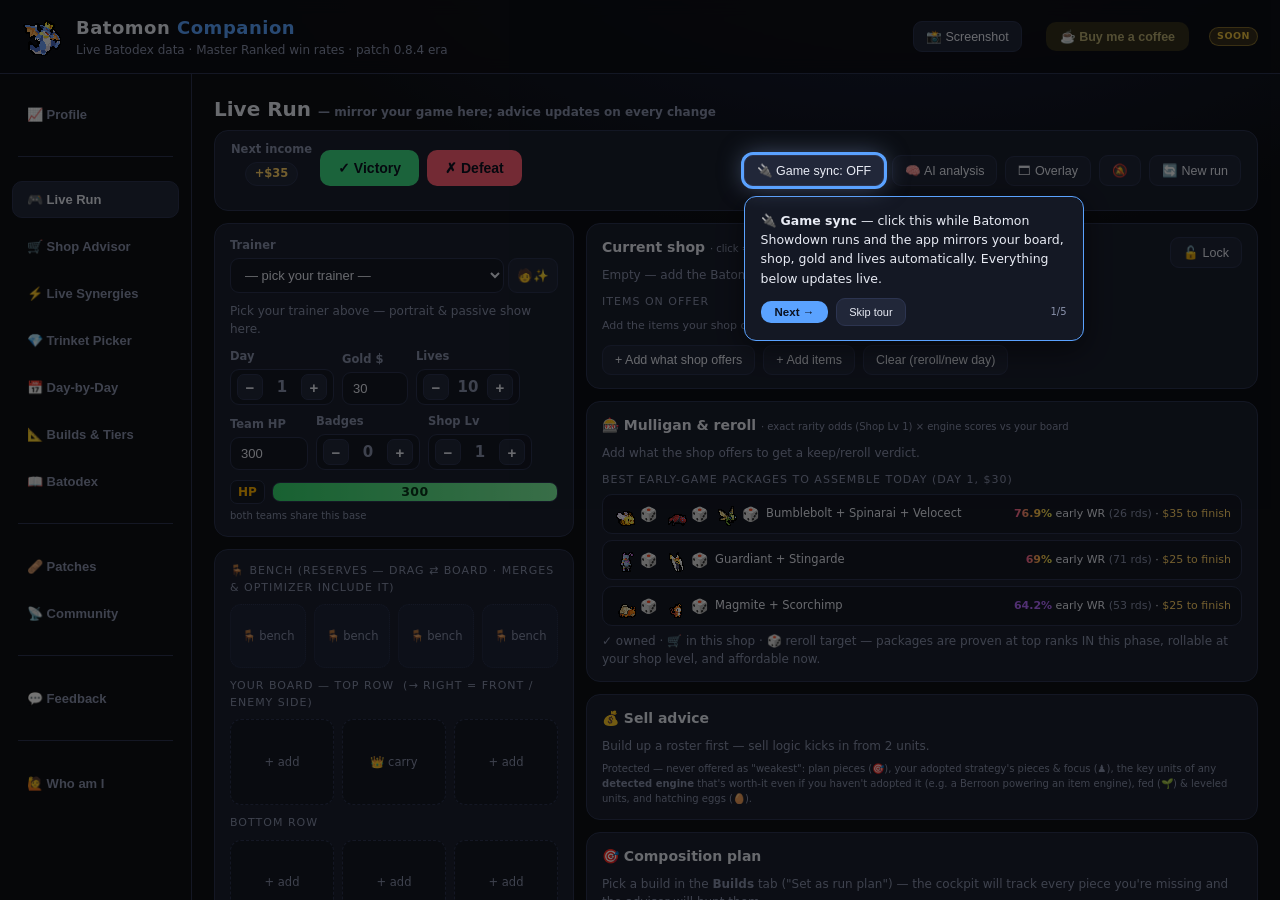
==== index.html @ ec191937 "Batomon Companion v2.0.0 Companion app for Batomon Showdown: live-synced battle simulation, shop/pos" ====
<!doctype html>
<html lang="en">
<head>
<meta charset="utf-8">
<meta name="viewport" content="width=device-width, initial-scale=1">
<title>Batomon Companion — Shop Advisor & Meta</title>
<link rel="stylesheet" href="styles.css">
<link rel="icon" href="sprites/monster/bumblebolt.png">
</head>
<body>
<header>
  <img src="sprites/monster/dragonarch.png" class="sprite" width="40" height="40" alt="">
  <div>
    <h1>Batomon <span>Companion</span></h1>
    <div class="sub">Live Batodex data · Master Ranked win rates · patch 0.8.4 era</div>
  </div>
  <button id="shot-btn" class="ghost" style="margin-left:auto" title="Screenshot this view → PNG in your Downloads. First click asks to share a tab — pick THIS tab; after that it's one click per shot, on any page.">📸 Screenshot</button>
  <button id="coffee-btn" class="coffee-btn" title="Support the project — it means the world">☕ Buy me a coffee</button>
  <span id="coffee-soon" class="soon-badge" style="display:none">soon</span>
</header>
<div id="layout">
<nav id="nav">
  <button data-tab="profile">📈 Profile</button>
  <div class="nav-gap"></div>
  <button data-tab="live" class="active">🎮 Live Run</button>
  <button data-tab="advisor">🛒 Shop Advisor</button>
  <button data-tab="synergy">⚡ Live Synergies</button>
  <button data-tab="trinkets">💎 Trinket Picker</button>
  <button data-tab="days">📅 Day-by-Day</button>
  <button data-tab="builds">📐 Builds &amp; Tiers</button>
  <button data-tab="dex">📖 Batodex</button>
  <div class="nav-gap"></div>
  <button data-tab="news">🩹 Patches</button>
  <button data-tab="community">📡 Community</button>
  <div class="nav-gap"></div>
  <button data-tab="feedback">💬 Feedback</button>
  <div class="nav-gap"></div>
  <button data-tab="who">🙋 Who am I</button>
</nav>
<main>
  <section id="tab-live" class="tab active"></section>
  <section id="tab-profile" class="tab"></section>
  <section id="tab-advisor" class="tab"></section>
  <section id="tab-synergy" class="tab"></section>
  <section id="tab-trinkets" class="tab"></section>
  <section id="tab-news" class="tab"></section>
  <section id="tab-days" class="tab"></section>
  <section id="tab-builds" class="tab"></section>
  <section id="tab-dex" class="tab"></section>
  <section id="tab-community" class="tab"></section>
  <section id="tab-who" class="tab"></section>
  <section id="tab-feedback" class="tab"></section>
  <footer id="foot"></footer>
</main>
</div>
<div class="modal-bg" id="modal-bg"><div class="modal" id="modal"></div></div>
<script src="data.js"></script>
<script src="guide.js"></script>
<script src="engine.js"></script>
<script src="exemplars.js"></script>
<script src="community.js"></script>
<script src="app.js"></script>
</body>
</html>
---- styles.css ----
:root {
  --bg: #0d0f14;
  --bg2: #141824;
  --card: #1a1f2e;
  --card2: #212739;
  --border: #2c3450;
  --text: #e8ebf4;
  --muted: #8b93ad;
  --accent: #5aa2ff;
  --gold: #ffd166;
  --green: #3ddc84;
  --red: #ff5d73;
  --shiny: #ffdf6b;
  --s: #ff7c5c; --a: #ffd166; --b: #5aa2ff; --c: #8b93ad; --d: #565d75;
}
* { box-sizing: border-box; margin: 0; padding: 0; }
body {
  background: radial-gradient(1200px 600px at 70% -10%, #1a2340 0%, var(--bg) 55%);
  color: var(--text);
  font: 14px/1.5 "Segoe UI", system-ui, sans-serif;
  min-height: 100vh;
}
img.sprite { image-rendering: pixelated; }
header {
  display: flex; align-items: center; gap: 14px;
  padding: 14px 22px; border-bottom: 1px solid var(--border);
  background: rgba(13,15,20,.85); backdrop-filter: blur(8px);
  position: sticky; top: 0; z-index: 50;
}
header h1 { font-size: 18px; letter-spacing: .5px; }
header h1 span { color: var(--accent); }
header .sub { color: var(--muted); font-size: 12px; }
nav { display: flex; gap: 6px; margin-left: auto; flex-wrap: wrap; }
nav button {
  background: transparent; color: var(--muted); border: 1px solid transparent;
  padding: 8px 14px; border-radius: 9px; cursor: pointer; font-size: 13px; font-weight: 600;
}
nav button:hover { color: var(--text); background: var(--card); }
nav button.active { color: var(--text); background: var(--card2); border-color: var(--border); }
main { max-width: 1280px; margin: 0 auto; padding: 20px 22px 80px; }
/* Live Run cockpit spreads to the full screen — 3 columns, first-screen digestible */
main:has(> #tab-live.active) { max-width: 1900px; }
/* NOTE: the old body{zoom} large-display scaling is GONE — zoom breaks
   position math (vh boxes, sticky, rects) and made the fixed sidebar frame
   impossible. Big screens get the full-width cockpit instead. */
@media (min-width: 1600px) {
  main:has(> #tab-live.active) { max-width: calc(100vw - 36px); }
}
.tab { display: none; }
.tab.active { display: block; }
h2 { font-size: 20px; margin: 4px 0 4px; }
h3 { font-size: 15px; margin-bottom: 8px; }
.note { color: var(--muted); font-size: 12px; margin-bottom: 16px; max-width: 900px; }
.row { display: flex; gap: 16px; flex-wrap: wrap; }
.card {
  background: var(--card); border: 1px solid var(--border); border-radius: 14px; padding: 16px;
  overflow-x: auto; /* mobile table guard */
}
.pill {
  display: inline-flex; align-items: center; gap: 5px;
  background: var(--card2); border: 1px solid var(--border);
  border-radius: 999px; padding: 2px 9px; font-size: 11.5px; color: var(--muted);
}
.pill.type { color: #fff; border: none; font-weight: 600; }
.pill.shiny { color: #201a00; background: var(--shiny); font-weight: 700; border: none; }

/* ---------- controls ---------- */
select, input[type=number], input[type=text] {
  background: var(--bg2); color: var(--text); border: 1px solid var(--border);
  border-radius: 9px; padding: 8px 10px; font-size: 13px; outline: none;
}
select:focus, input:focus { border-color: var(--accent); }
label.ctl { display: flex; flex-direction: column; gap: 4px; font-size: 11.5px; color: var(--muted); font-weight: 600; }
button.primary {
  background: var(--accent); color: #0b1220; font-weight: 700; border: none;
  padding: 10px 18px; border-radius: 10px; cursor: pointer; font-size: 14px;
}
button.primary:hover { filter: brightness(1.1); }
button.ghost {
  background: var(--card2); color: var(--text); border: 1px solid var(--border);
  padding: 7px 12px; border-radius: 9px; cursor: pointer; font-size: 12.5px;
}
button.ghost:hover { border-color: var(--accent); }

/* ---------- advisor ---------- */
.advisor-grid { display: grid; grid-template-columns: 330px minmax(0, 1fr); gap: 18px; align-items: start; }
.advisor-grid > * { min-width: 0; } /* stop min-content from blowing past the viewport */
@media (max-width: 980px) { .advisor-grid { grid-template-columns: minmax(0, 1fr); } }
.slotgrid { display: grid; grid-template-columns: repeat(3, minmax(0, 1fr)); gap: 8px; margin-top: 8px; }
.slot { overflow: hidden; }
.slot {
  border: 1.5px dashed var(--border); border-radius: 11px; min-height: 86px;
  display: flex; flex-direction: column; align-items: center; justify-content: center;
  cursor: pointer; position: relative; padding: 5px; background: var(--bg2);
}
.slot:hover { border-color: var(--accent); }
.slot img { width: 50px; height: 50px; }
.slot .lvl {
  position: absolute; top: 4px; right: 6px; font-size: 11px; font-weight: 800; color: var(--gold);
}
.slot .shinymark { position: absolute; top: 4px; left: 6px; font-size: 12px; }
.slot .mc-badge {
  position: absolute; bottom: 4px; left: 5px; z-index: 2;
  font-size: 10px; font-weight: 800; color: #fff; letter-spacing: .2px;
  background: var(--accent); border-radius: 6px; padding: 0 5px; line-height: 1.55;
  box-shadow: 0 1px 3px rgba(0,0,0,.4); pointer-events: none;
}
.slotgrid.bench .slot .mc-badge { font-size: 9px; padding: 0 4px; bottom: 3px; left: 3px; }
.slot .nm { font-size: 11px; color: var(--muted); max-width: 104px; text-align: center; }
.slot .egg-hatch { margin-top: 2px; font-size: 9px; font-weight: 700; color: #e9c46a; background: rgba(233,196,106,.13); border: 1px solid rgba(233,196,106,.4); border-radius: 5px; padding: 1px 4px; line-height: 1.3; text-align: center; max-width: 108px; overflow: hidden; text-overflow: ellipsis; white-space: nowrap; }
.slot.empty .nm { font-size: 11.5px; }
.rowlabel { font-size: 11px; color: var(--muted); text-transform: uppercase; letter-spacing: 1px; margin-top: 10px; }

.offers { display: flex; gap: 8px; flex-wrap: wrap; margin-top: 8px; }
.offer-chip {
  display: flex; align-items: center; gap: 8px; background: var(--card2);
  border: 1px solid var(--border); border-radius: 10px; padding: 6px 10px;
}
.offer-chip img { width: 34px; height: 34px; }
.offer-chip .x { cursor: pointer; color: var(--red); font-weight: 800; margin-left: 4px; }
.offer-chip.shiny { border-color: var(--shiny); box-shadow: 0 0 12px rgba(255,223,107,.15); }

.result-card {
  display: grid; grid-template-columns: 86px 1fr 130px; gap: 14px; align-items: center;
  background: var(--card); border: 1px solid var(--border); border-radius: 14px;
  padding: 14px 16px; margin-bottom: 10px;
}
.result-card.top { border-color: var(--green); box-shadow: 0 0 24px rgba(61,220,132,.09); }
.result-card img { width: 72px; height: 72px; }
.result-card .name { font-weight: 700; font-size: 15px; }
.result-card .chips { display: flex; flex-wrap: wrap; gap: 5px; margin-top: 7px; }
.chip {
  font-size: 11px; background: var(--bg2); border: 1px solid var(--border);
  padding: 2px 8px; border-radius: 999px; color: var(--muted);
}
.chip.good { color: var(--green); border-color: rgba(61,220,132,.4); }
.chip.warn { color: var(--red); border-color: rgba(255,93,115,.4); }
.chip.shiny { color: var(--shiny); border-color: rgba(255,223,107,.5); }
.pct { text-align: right; }
.pct .big { font-size: 30px; font-weight: 800; }
.pct .vs { font-size: 11px; color: var(--muted); }
.pct.p90 .big { color: var(--green); }
.pct.p70 .big { color: var(--gold); }
.pct.p0 .big { color: var(--muted); }
.rank-badge {
  font-size: 10px; font-weight: 800; letter-spacing: 1px; color: var(--bg);
  background: var(--green); border-radius: 6px; padding: 2px 7px; display: inline-block; margin-bottom: 5px;
}
.reroll-note { margin: 10px 0 18px; padding: 10px 14px; border-radius: 10px; background: var(--card2); border: 1px solid var(--border); font-size: 13px; }

/* ---------- picker modal ---------- */
.modal-bg {
  position: fixed; inset: 0; background: rgba(5,7,12,.75); z-index: 100;
  display: none; align-items: flex-start; justify-content: center; padding: 60px 16px;
}
.modal-bg.open { display: flex; }
.modal {
  background: var(--card); border: 1px solid var(--border); border-radius: 16px;
  width: min(880px, 100%); max-height: 78vh; overflow-y: auto; padding: 18px;
}
.mon-grid { display: grid; grid-template-columns: repeat(auto-fill, minmax(102px, 1fr)); gap: 8px; margin-top: 12px; }
.mon-cell {
  background: var(--bg2); border: 1px solid var(--border); border-radius: 11px;
  padding: 8px 5px; text-align: center; cursor: pointer;
}
.mon-cell:hover { border-color: var(--accent); transform: translateY(-1px); }
.mon-cell.rec-best { border-color: var(--green); box-shadow: 0 0 0 1px var(--green), 0 0 14px rgba(61,220,132,.25); background: linear-gradient(180deg, rgba(61,220,132,.1), var(--bg2)); }
.mon-cell img { width: 52px; height: 52px; }
.mon-cell .nm { font-size: 10.5px; margin-top: 2px; }
.mon-cell .tier { font-size: 9.5px; font-weight: 700; }

/* ---------- days ---------- */
.day-nav { display: flex; gap: 6px; flex-wrap: wrap; margin-bottom: 16px; }
.day-nav button {
  width: 42px; height: 42px; border-radius: 10px; border: 1px solid var(--border);
  background: var(--card); color: var(--text); font-weight: 800; cursor: pointer; font-size: 14px;
}
.day-nav button.active { background: var(--accent); color: #0b1220; border-color: var(--accent); }
.day-card h3 { font-size: 17px; }
.day-card .daynum { color: var(--accent); font-weight: 800; }
.day-card ul { margin: 10px 0 0 18px; display: flex; flex-direction: column; gap: 7px; }
.day-block { margin-top: 14px; padding: 11px 14px; border-radius: 10px; background: var(--bg2); border: 1px solid var(--border); font-size: 13px; }
.day-block b { color: var(--accent); }
.day-block.warn b { color: var(--red); }

/* ---------- tier lists ---------- */
.tier-controls { display: flex; gap: 8px; margin-bottom: 14px; flex-wrap: wrap; }
.band-row { display: flex; gap: 10px; margin-bottom: 12px; align-items: flex-start; }
.band-tag {
  min-width: 44px; height: 44px; border-radius: 10px; display: flex; align-items: center; justify-content: center;
  font-size: 20px; font-weight: 900; color: #0b1220; flex-shrink: 0;
}
.band-S { background: var(--s); } .band-A { background: var(--a); }
.band-B { background: var(--b); } .band-C { background: var(--c); } .band-D { background: var(--d); }
.band-items { display: flex; flex-wrap: wrap; gap: 7px; flex: 1; }
.tier-item {
  display: flex; align-items: center; gap: 7px; background: var(--card);
  border: 1px solid var(--border); border-radius: 10px; padding: 5px 10px 5px 6px; cursor: pointer;
}
.tier-item:hover { border-color: var(--accent); }
.tier-item img { width: 34px; height: 34px; }
.tier-item .wr { font-size: 11px; color: var(--green); font-weight: 700; }
.tier-item .pr { font-size: 10px; color: var(--muted); }

table.stats { width: 100%; border-collapse: collapse; font-size: 13px; }
table.stats th, table.stats td { padding: 7px 10px; text-align: left; border-bottom: 1px solid var(--border); }
table.stats th { color: var(--muted); font-size: 11px; text-transform: uppercase; letter-spacing: .8px; }
table.stats tr:hover td { background: var(--bg2); }
.bar { height: 7px; border-radius: 4px; background: var(--card2); overflow: hidden; min-width: 90px; }
.bar i { display: block; height: 100%; background: linear-gradient(90deg, var(--accent), var(--green)); }

/* ---------- builds ---------- */
.build-grid { display: grid; grid-template-columns: repeat(auto-fill, minmax(340px, 1fr)); gap: 14px; }
.build-card { cursor: pointer; transition: border-color .15s; }
.build-card:hover { border-color: var(--accent); }
.build-head { display: flex; align-items: center; gap: 12px; }
.build-head img { width: 52px; height: 52px; }
.build-detail .cores { display: flex; flex-wrap: wrap; gap: 8px; margin: 8px 0; }
.coremon { text-align: center; width: 74px; }
.coremon img { width: 48px; height: 48px; }
.coremon div { font-size: 10px; color: var(--muted); }
.lineup-grid { display: grid; grid-template-columns: repeat(3, 84px); gap: 8px; margin: 10px 0; }
.lineup-cell { background: var(--bg2); border: 1px solid var(--border); border-radius: 10px; padding: 6px; text-align: center; }
.lineup-cell img { width: 44px; height: 44px; }
.lineup-cell div { font-size: 9.5px; color: var(--muted); }

/* ---------- dex ---------- */
.dex-controls { display: flex; gap: 10px; flex-wrap: wrap; margin-bottom: 14px; align-items: center; }
.dex-grid { display: grid; grid-template-columns: repeat(auto-fill, minmax(150px, 1fr)); gap: 10px; }
.dex-card {
  background: var(--card); border: 1px solid var(--border); border-radius: 13px;
  padding: 12px 8px; text-align: center; cursor: pointer;
}
.dex-card:hover { border-color: var(--accent); transform: translateY(-2px); transition: all .12s; }
.dex-card img { width: 68px; height: 68px; }
.dex-card .nm { font-weight: 700; font-size: 13px; margin-top: 4px; }
.dex-card .meta { font-size: 10.5px; color: var(--muted); }
/* wide dex cards: items/trinkets/trainers/events reference views */
.dex-grid.wide { grid-template-columns: repeat(auto-fill, minmax(360px, 1fr)); }
.dex-card.wide { text-align: left; cursor: default; }
.dex-card.wide:hover { transform: none; }
.dex-card.wide img.sprite { width: 40px; height: 40px; }
.dex-card.wide .nm { margin-top: 0; }
/* 🃏 unified batodex-style detail card (monsters / items / trinkets) */
.bx-card { width: 300px; max-width: 92vw; background: var(--bg); border: 1px solid var(--border);
  border-top: 3px solid var(--muted); border-radius: 12px; overflow: hidden; text-align: left; }
.bx-card.in-grid { cursor: pointer; transition: transform .12s, box-shadow .12s, border-color .12s; }
.bx-card.in-grid:hover { transform: translateY(-2px); box-shadow: 0 10px 26px rgba(0,0,0,.45); }
#hovercard .bx-card { box-shadow: 0 12px 36px rgba(0,0,0,.6); }
.bx-head { display: flex; align-items: center; justify-content: space-between; gap: 10px;
  padding: 8px 13px; border-bottom: 1px solid var(--border); }
.bx-name { font-size: 12.5px; font-weight: 800; letter-spacing: .8px; text-transform: uppercase; }
.bx-rarity { font-size: 10.5px; font-weight: 800; letter-spacing: .6px; text-transform: uppercase; white-space: nowrap; }
.bx-body { display: flex; align-items: center; gap: 12px; padding: 13px; }
.bx-sprite { width: 72px; height: 72px; flex: none; display: grid; place-items: center;
  background: radial-gradient(120% 120% at 50% 25%, #171a26, #0a0b10); border: 1px solid var(--border); border-radius: 10px; }
.bx-sprite img { width: 56px; height: 56px; image-rendering: pixelated; }
.bx-badges { display: flex; flex-wrap: wrap; gap: 6px; align-items: center; min-width: 0; }
.bx-type { font-size: 9.5px; font-weight: 800; letter-spacing: .8px; padding: 4px 11px;
  border-radius: 6px; text-transform: uppercase; white-space: nowrap; }
.bx-type.item { background: rgba(61,220,132,.20); color: #7fe6ad; border: 1px solid rgba(61,220,132,.5); }
.bx-type.trinket { background: rgba(198,123,255,.20); color: #d7b0ff; border: 1px solid rgba(198,123,255,.5); }
.bx-type.mon { color: #0b0b10; border: none; }
.bx-effect { padding: 0 13px 12px; font-size: 12.5px; line-height: 1.5; color: var(--text); }
.bx-foot { display: flex; align-items: center; justify-content: space-between;
  padding: 8px 13px; border-top: 1px solid var(--border); background: rgba(255,255,255,.02); }
.bx-foot-l { font-size: 10px; font-weight: 700; letter-spacing: .6px; text-transform: uppercase; color: var(--muted); }
.bx-foot-r { font-size: 12.5px; font-weight: 800; }
.bx-grid { display: grid; grid-template-columns: repeat(auto-fill, minmax(300px, 1fr)); gap: 12px; }
/* 🔬 Simulate buy preview */
.sim-btn { margin-left: 4px; background: rgba(90,162,255,.12); border: 1px solid var(--accent); color: var(--accent); border-radius: 7px; padding: 1px 8px; font-size: 10px; font-weight: 700; cursor: pointer; }
.sim-btn:hover { background: var(--accent); color: #0c0f16; }
.sim-mini { display: flex; flex-direction: column; gap: 4px; }
.sim-row { display: flex; gap: 4px; }
.sim-cell { width: 40px; height: 40px; border: 1px solid var(--border); border-radius: 8px; background: var(--bg2); display: flex; flex-direction: column; align-items: center; justify-content: center; position: relative; }
.sim-cell.hl { border-color: var(--accent); box-shadow: 0 0 0 1.5px var(--accent), 0 0 8px rgba(90,162,255,.5); }
.sim-cell .sim-lv { position: absolute; top: -1px; right: 1px; font-size: 8px; font-weight: 800; color: var(--gold); }
.sim-stat { background: var(--bg2); border: 1px solid var(--border); border-radius: 10px; padding: 8px 16px; text-align: center; min-width: 120px; }
.sim-stat-n { font-size: 18px; font-weight: 800; }
.sim-stat-l { font-size: 10px; color: var(--muted); margin-top: 2px; }
.detail-grid { display: grid; grid-template-columns: 220px 1fr; gap: 18px; }
@media (max-width: 760px) { .detail-grid { grid-template-columns: 1fr; } }
.detail-grid .portrait { text-align: center; }
.detail-grid .portrait img { width: 140px; height: 140px; }
.lvl-table { width: 100%; border-collapse: collapse; font-size: 13px; margin-top: 8px; }
.lvl-table th, .lvl-table td { border: 1px solid var(--border); padding: 6px 9px; text-align: center; }
.lvl-table th { background: var(--bg2); color: var(--muted); font-size: 11px; }
.ability-box { margin-top: 12px; padding: 10px 13px; background: var(--bg2); border: 1px solid var(--border); border-radius: 10px; font-size: 13px; white-space: pre-line; }
.ability-box b { color: var(--gold); }

.mech-grid { display: grid; grid-template-columns: repeat(auto-fill, minmax(300px, 1fr)); gap: 10px; }
.mech-card { background: var(--card); border: 1px solid var(--border); border-radius: 12px; padding: 12px 14px; font-size: 12.5px; }
.mech-card b { color: var(--accent); display: block; margin-bottom: 3px; }

/* ---------- WR rarity ladder (loot-color coding) ----------
   <50 red · 50-55 green · 55-60 blue · 60-65 purple · 65+ animated rainbow */
.wr-low   { color: #ff4d5e; font-weight: 700; }
.wr-ok    { color: #3ddc84; font-weight: 700; }
.wr-good  { color: #4da3ff; font-weight: 700; }
.wr-great { color: #b56bff; font-weight: 700; }
.wr-elite {
  font-weight: 800;
  background: linear-gradient(90deg, #ff5ea0, #ffb347, #fff95b, #3ddc84, #4da3ff, #b56bff, #ff5ea0);
  background-size: 300% 100%;
  -webkit-background-clip: text; background-clip: text;
  -webkit-text-fill-color: transparent; color: transparent;
  animation: wr-rainbow 4s linear infinite;
}
@keyframes wr-rainbow { 0% { background-position: 0% 50%; } 100% { background-position: 300% 50%; } }
@media (prefers-reduced-motion: reduce) {
  .wr-elite, .bar i.bf-elite { animation: none; }
}
.bar i.bf-low   { background: #ff4d5e; }
.bar i.bf-ok    { background: #3ddc84; }
.bar i.bf-good  { background: #4da3ff; }
.bar i.bf-great { background: #b56bff; }
.bar i.bf-elite {
  background: linear-gradient(90deg, #ff5ea0, #ffb347, #fff95b, #3ddc84, #4da3ff, #b56bff);
  background-size: 200% 100%;
  animation: wr-rainbow 3s linear infinite;
}
.wr-legend { display: inline-flex; gap: 10px; flex-wrap: wrap; font-size: 11px; align-items: center; }

/* ---------- last-life / second-chance drama ---------- */
.stepper.lives-critical {
  border-color: var(--red);
  box-shadow: 0 0 14px rgba(255, 77, 94, .35), inset 0 0 8px rgba(255, 77, 94, .12);
  animation: lives-tremble .9s ease-in-out infinite;
}
.stepper.lives-critical b {
  color: var(--red);
  animation: heartbeat 1.1s ease-in-out infinite;
  text-shadow: 0 0 8px rgba(255, 77, 94, .8);
}
.lives-badge {
  display: block; margin-top: 3px; font-size: 9px; font-weight: 800; letter-spacing: .5px;
  color: var(--red); animation: heartbeat 1.1s ease-in-out infinite;
  white-space: nowrap;
}
@keyframes heartbeat {
  0%, 100% { transform: scale(1); }
  12% { transform: scale(1.22); }
  24% { transform: scale(1); }
  36% { transform: scale(1.14); }
  48% { transform: scale(1); }
}
@keyframes lives-tremble {
  0%, 100% { transform: translateX(0); }
  20% { transform: translateX(-1.4px) rotate(-.4deg); }
  40% { transform: translateX(1.2px) rotate(.3deg); }
  60% { transform: translateX(-1px); }
  80% { transform: translateX(1.4px) rotate(.4deg); }
}
@media (prefers-reduced-motion: reduce) {
  .stepper.lives-critical, .stepper.lives-critical b, .lives-badge { animation: none; }
}

/* ---------- real positioning heatmaps (synergies tab) ---------- */
.pos-list { display: flex; flex-direction: column; gap: 8px; }
.pos-row {
  display: flex; align-items: center; gap: 14px; flex-wrap: wrap;
  background: var(--bg2); border: 1px solid var(--border); border-radius: 11px; padding: 8px 12px;
}
.pos-grid { display: grid; grid-template-columns: repeat(3, 44px); grid-template-rows: repeat(2, 34px); gap: 3px; }
.pos-cell {
  display: flex; flex-direction: column; align-items: center; justify-content: center;
  border-radius: 6px; font-size: 10px; line-height: 1.1; cursor: help; color: #eaf2ff;
}
.pos-cell.pos-best { outline: 2px solid var(--gold); }
.pos-cell.pos-best::after { content: "⭐"; position: absolute; font-size: 8px; transform: translate(16px, -12px); }
.pos-cell { position: relative; }

/* ---------- positional passive arrows (in-game style, blue) ---------- */
.pos-arrow {
  position: absolute; font-size: 9px; line-height: 1; pointer-events: auto;
  color: #59c2ff; text-shadow: 0 0 5px rgba(89, 194, 255, .9), 0 0 2px rgba(89, 194, 255, 1);
  z-index: 4; cursor: help;
}
.pos-arrow.pa-up    { top: 2px; left: 50%; transform: translateX(-50%); }
.pos-arrow.pa-down  { bottom: 2px; left: 50%; transform: translateX(-50%); }
.pos-arrow.pa-left  { left: 3px; top: 50%; transform: translateY(-50%); }
.pos-arrow.pa-right { right: 3px; top: 50%; transform: translateY(-50%); }
.pos-arrow.pa-on { animation: pa-pulse 1.6s ease-in-out infinite; }
.pos-arrow.pa-off { opacity: .22; text-shadow: none; }
@keyframes pa-pulse { 0%, 100% { opacity: 1; } 50% { opacity: .55; } }
@media (prefers-reduced-motion: reduce) { .pos-arrow.pa-on { animation: none; } }
/* keep quick-action buttons clear of the bottom arrow */
.slot .qa { bottom: 3px; right: 3px; }

/* ---------- board drag & drop ---------- */
.slot.dragging { opacity: .35; border-style: solid; }
.slot.drop-target { border-color: var(--accent); background: rgba(90, 162, 255, .08); border-style: solid; }
body.drag-active::after {
  content: "🗑 Release outside the board to REMOVE · drop on a slot to move/swap";
  position: fixed; bottom: 18px; left: 50%; transform: translateX(-50%);
  background: var(--card); border: 1px solid var(--red); color: var(--text);
  padding: 8px 16px; border-radius: 10px; font-size: 12px; z-index: 400;
  box-shadow: 0 6px 24px rgba(0, 0, 0, .5);
}

/* ---------- advice recompute pulse ---------- */
.advice-flash > .card:first-child { animation: advice-pulse .45s ease-out; }
@keyframes advice-pulse {
  0% { border-color: var(--accent); box-shadow: 0 0 18px rgba(90, 162, 255, .25); }
  100% { border-color: var(--border); box-shadow: none; }
}

/* ---------- board-synergy emphasis ---------- */
.combo-hit { color: var(--gold); font-weight: 700; font-size: 10px; cursor: help; }
.mon-cell.combo-glow, .tier-item.combo-glow, .offer-chip.combo-glow {
  border-color: var(--gold);
  box-shadow: 0 0 12px rgba(255, 209, 102, .22), inset 0 0 8px rgba(255, 209, 102, .05);
}

/* ---------- slot quick actions + hover stat card ---------- */
.slot .qa {
  position: absolute; bottom: 3px; right: 3px; display: flex; gap: 3px;
  opacity: 0; transition: opacity .12s; z-index: 5;
}
.slot:hover .qa { opacity: 1; }
.qa button {
  width: 20px; height: 20px; border-radius: 6px; border: 1px solid var(--border);
  background: rgba(13, 15, 20, .92); color: var(--text); cursor: pointer;
  font-size: 11px; line-height: 1; padding: 0; display: flex; align-items: center; justify-content: center;
}
.qa button:hover { border-color: var(--accent); background: var(--card2); }
.qa button.qa-x:hover { border-color: var(--red); color: var(--red); }
.offer-chip { position: relative; }
.offer-chip .qa2 { display: none; }

#hovercard {
  position: fixed; z-index: 300; max-width: 330px; pointer-events: none;
  background: var(--card); border: 1px solid var(--accent); border-radius: 12px;
  padding: 12px 14px; font-size: 12px; box-shadow: 0 8px 32px rgba(0, 0, 0, .55);
  display: none; line-height: 1.5;
}
/* batodex-style card layout */
#hovercard { padding: 0; overflow: hidden; border-color: #3a4258; }
#hovercard > div:not(.hc2-head):not(.hc2-body):not(.hc2-statbox):not(.hc2-cost):not(.hc2-lvls) { padding: 0 12px; }
#hovercard .hc-ability, #hovercard .hc-hint { margin-left: 12px; margin-right: 12px; }
#hovercard .hc-hint { padding-bottom: 10px; }
.hc2-head {
  display: flex; justify-content: space-between; align-items: center;
  background: #14171d; border-bottom: 1px solid var(--border);
  padding: 8px 12px; font-weight: 800; letter-spacing: 1px; text-transform: uppercase; font-size: 12.5px;
}
.hc2-body { display: flex; align-items: center; justify-content: space-between; padding: 10px 12px 6px; gap: 10px; }
.hc2-body img { width: 56px; height: 56px; }
.hc2-types { display: flex; flex-direction: column; gap: 4px; align-items: flex-end; }
.hc2-type { color: #15181f; font-weight: 800; font-size: 10px; letter-spacing: .5px; text-transform: uppercase; padding: 2px 10px; border-radius: 4px; }
.hc2-type.evt { box-shadow: 0 0 0 1.5px #fff, 0 0 6px rgba(255,255,255,.5); }
.hc2-statbox {
  display: flex; gap: 10px; align-items: center; margin: 4px 12px;
  border: 1px solid var(--border); border-radius: 9px; padding: 8px 10px; background: var(--bg2);
}
.hc2-cd {
  min-width: 46px; text-align: center; background: #22262f; border-radius: 7px; padding: 5px 6px;
  font-weight: 800; font-size: 15px; line-height: 1.1; display: flex; flex-direction: column;
}
.hc2-cd span { font-size: 8.5px; color: var(--muted); letter-spacing: 1px; }
.hc2-cd s { font-size: 9px; color: var(--muted); }
.hc2-stats { display: flex; flex-wrap: wrap; gap: 4px; }
.hc2-cost {
  display: flex; justify-content: space-between; margin: 6px 12px;
  border-top: 1px solid var(--border); border-bottom: 1px solid var(--border); padding: 5px 2px;
  font-size: 10.5px; font-weight: 800; letter-spacing: 1px; text-transform: uppercase; color: var(--muted);
}
.hc2-lvls { display: flex; gap: 4px; margin: 0 12px 8px; }
.hc2-lvl {
  flex: 1; text-align: center; border: 1px solid var(--border); border-radius: 6px;
  padding: 3px 0; font-size: 10px; font-weight: 700; color: var(--muted);
}
.hc2-lvl.on { background: #3a3115; border-color: var(--gold); color: var(--gold); }
.hc2-lvl.shiny.on { background: #2c2a12; border-color: var(--shiny); color: var(--shiny); }

#hovercard .hc-head { display: flex; align-items: center; gap: 10px; margin-bottom: 6px; }
#hovercard .hc-head img { width: 44px; height: 44px; }
#hovercard .hc-name { font-weight: 800; font-size: 14px; }
#hovercard .hc-stats { display: flex; flex-wrap: wrap; gap: 5px; margin: 6px 0; }
#hovercard .hc-stat { background: var(--bg2); border: 1px solid var(--border); border-radius: 7px; padding: 1px 7px; font-size: 11px; }
#hovercard .hc-ability { color: #c6cbdc; border-top: 1px solid var(--border); padding-top: 6px; margin-top: 4px; }
#hovercard .hc-ability b { color: var(--gold); }
#hovercard .hc-hint { color: var(--muted); font-size: 10px; margin-top: 7px; border-top: 1px dashed var(--border); padding-top: 5px; }
.board-hint { font-size: 10.5px; color: var(--muted); margin-top: 8px; }
.board-hint kbd {
  background: var(--bg2); border: 1px solid var(--border); border-radius: 4px;
  padding: 0 5px; font-size: 10px; font-family: inherit;
}

/* ---------- live run cockpit ---------- */
.stepper { display: flex; align-items: center; gap: 8px; background: var(--bg2); border: 1px solid var(--border); border-radius: 9px; padding: 4px 6px; }
.stepper button {
  width: 26px; height: 26px; border-radius: 7px; border: 1px solid var(--border);
  background: var(--card2); color: var(--text); font-weight: 800; cursor: pointer; font-size: 15px; line-height: 1;
}
.stepper button:hover { border-color: var(--accent); }
.stepper b { min-width: 22px; text-align: center; font-size: 15px; }
details.card summary::-webkit-details-marker { color: var(--accent); }

/* ---------- live run 3-column layout: everything digestible on first screen ---------- */
.live-grid {
  display: grid; grid-template-columns: 360px minmax(0, 1fr) minmax(0, 1.08fr);
  gap: 12px; align-items: start;
}
.live-grid > * { min-width: 0; }
.lv-col { display: flex; flex-direction: column; gap: 12px; min-width: 0; }
.lv-col > .card { margin-top: 0 !important; }        /* flex gap owns the spacing */
.lv-col .card { padding: 13px 15px; }                /* denser cockpit cards */
.lv-col h3 { font-size: 14px; }
@media (max-width: 1500px) {
  .live-grid { grid-template-columns: 360px minmax(0, 1fr); }
  .live-grid > .lv-col:last-child { grid-column: 1 / -1; }
}
@media (max-width: 980px) { .live-grid { grid-template-columns: minmax(0, 1fr); } .live-grid > .lv-col:last-child { grid-column: auto; } }

/* bench: same slot mechanics, visually distinct (cooler tint, shorter cells); 4 slots like in-game */
.slotgrid.bench { grid-template-columns: repeat(4, minmax(0, 1fr)); }
.slotgrid.bench .slot { min-height: 64px; border-style: dotted; background: rgba(84, 116, 255, 0.05); }
.slotgrid.bench .slot img { width: 38px; height: 38px; }
.slotgrid.bench .slot:hover { border-color: var(--accent); }

/* mulligan & reroll card */
.verdict {
  margin: 8px 0 0; padding: 8px 11px; border-radius: 10px; font-size: 12.5px;
  background: var(--bg2); border: 1px solid var(--border);
}
.verdict.keep { border-color: rgba(61, 220, 132, 0.45); }
.verdict.reroll { border-color: rgba(255, 77, 94, 0.55); background: rgba(255, 77, 94, 0.07); }
.verdict.mid { border-color: rgba(255, 196, 66, 0.5); }
.verdict.lock { border-color: rgba(255, 196, 66, 0.7); background: rgba(255, 196, 66, 0.07); }

/* trainer card + team HP bar (mirrors the in-game left panel) */
.trainer-card .hpbar-wrap { display: flex; align-items: center; gap: 7px; margin-top: 10px; }
.hpbar-label {
  font-weight: 900; font-size: 12px; color: #ffb200; background: var(--bg2);
  border: 1px solid var(--border); border-radius: 7px; padding: 2px 7px;
}
.hpbar { position: relative; flex: 1; height: 20px; background: var(--bg2); border: 1px solid var(--border); border-radius: 8px; overflow: hidden; }
.hpbar-fill { height: 100%; background: linear-gradient(90deg, #35d96f, #7ef39f); }
.hpbar-num {
  position: absolute; inset: 0; display: flex; align-items: center; justify-content: center;
  font-weight: 900; font-size: 12.5px; color: #08351a; letter-spacing: 0.5px;
}

/* 🎯 positioning target */
.slot.pos-ok { border-style: solid; border-color: rgba(61, 220, 132, 0.65); }
.slot.pos-move { border-style: solid; border-color: rgba(255, 196, 66, 0.75); animation: pos-pulse 1.6s ease-in-out infinite; }
@keyframes pos-pulse { 50% { border-color: rgba(255, 196, 66, 0.25); } }
@media (prefers-reduced-motion: reduce) { .slot.pos-move { animation: none; } }
.pos-target {
  margin-top: 10px; padding: 8px 10px; border-radius: 10px;
  background: var(--bg2); border: 1px solid rgba(255, 196, 66, 0.4);
}
.pos-target.done { border-color: rgba(61, 220, 132, 0.6); background: rgba(61, 220, 132, 0.06); }
.pt-grid { display: grid; grid-template-columns: repeat(3, 1fr); gap: 4px; margin-top: 5px; }
.pt-cell {
  position: relative; display: flex; align-items: center; justify-content: center;
  height: 34px; border-radius: 7px; background: var(--card2); border: 1px solid var(--border);
}
.pt-cell img { width: 26px; height: 26px; image-rendering: pixelated; }
.pt-cell.ok { border-color: rgba(61, 220, 132, 0.6); }
.pt-cell.move { border-color: rgba(255, 196, 66, 0.7); }
.pt-ok { position: absolute; top: -1px; right: 2px; font-size: 9px; color: var(--green); font-weight: 900; }

/* shop lock toggle */
.lockbtn { float: right; font-size: 10.5px; padding: 3px 9px; }
.lockbtn.locked { border-color: var(--gold); color: var(--gold); background: rgba(255, 196, 66, 0.1); font-weight: 800; }
.pk-row {
  display: flex; align-items: center; gap: 7px; flex-wrap: wrap;
  background: var(--bg2); border: 1px solid var(--border); border-radius: 10px;
  padding: 6px 10px; margin-top: 6px;
}
.pk-mon { display: inline-flex; align-items: center; gap: 1px; }
.pk-mon img { image-rendering: pixelated; }

/* ☕ buy me a coffee */
.coffee-btn {
  margin-left: 10px; padding: 7px 14px; border-radius: 10px; border: none; cursor: pointer;
  background: #ffdd00; color: #201a00; font-weight: 800; font-size: 12.5px;
  box-shadow: 0 2px 8px rgba(255, 221, 0, 0.25); white-space: nowrap;
}
.coffee-btn:hover { filter: brightness(1.08); transform: translateY(-1px); transition: all .12s; }
.coffee-btn.big { font-size: 15px; padding: 11px 22px; }
/* ☕ pre-launch "coming soon" state — visible but clearly not-yet-live */
.coffee-btn.is-soon { background: #33301c; color: #b9ad72; box-shadow: none; cursor: default; }
.coffee-btn.is-soon:hover { filter: none; transform: none; }
.coffee-btn.is-soon .soon-badge { margin-left: 6px; }
.soon-badge {
  display: inline-block; margin-left: 6px; padding: 1px 7px; border-radius: 999px;
  background: rgba(240,196,64,.18); color: #f0c440; border: 1px solid rgba(240,196,64,.4);
  font-size: 9.5px; font-weight: 800; letter-spacing: .5px; text-transform: uppercase; vertical-align: middle;
}

/* 🙋 who am i */
.who-grid { display: grid; grid-template-columns: repeat(auto-fit, minmax(340px, 1fr)); gap: 14px; max-width: 1100px; }
.who-grid .card p a { color: var(--accent); }

footer { text-align: center; color: var(--muted); font-size: 11px; padding: 30px 0 20px; }
footer a { color: var(--accent); }

/* ---- 🎓 onboarding tour highlight ---- */
.tour-hi { position: relative; z-index: 9002 !important; box-shadow: 0 0 0 3px var(--accent), 0 0 24px rgba(123,147,195,.55) !important; border-radius: 10px; }

/* ---- 📱 mobile pass (Discord traffic opens on phones) ---- */
@media (max-width: 700px) {
  body { font-size: 14px; }
  header { padding: 8px 10px; }
  #nav { overflow-x: auto; flex-wrap: nowrap; -webkit-overflow-scrolling: touch; scrollbar-width: none; }
  #nav::-webkit-scrollbar { display: none; }
  #nav button { white-space: nowrap; font-size: 12px; padding: 7px 10px; }
  .tier-controls { gap: 6px; }
  .tier-controls .ctl { font-size: 11px; }
  .slot { width: 88px; min-height: 96px; }
  .slot img.sprite { width: 44px; height: 44px; }
  .slot .nm { font-size: 10px; max-width: 84px; }
  .slotgrid { gap: 6px; }
  .card { padding: 11px 12px; }
  .modal { width: 94vw !important; max-width: 94vw; max-height: 88vh; overflow-y: auto; }
  table.stats { display: block; overflow-x: auto; white-space: nowrap; }
  .result-card { grid-template-columns: 44px 1fr 64px !important; }
  .pct .big { font-size: 17px !important; }
  h2 { font-size: 17px; }
  .coffee-btn { font-size: 11px; padding: 5px 9px; }
}

/* ---- ⬅ SIDEBAR NAVIGATION (vertical, Profile pinned on top) ----
   The PAGE doesn't scroll — MAIN does. The sidebar is physically outside the
   scroll container, so it can never move, and its rail runs viewport-bottom.
   (position:sticky breaks under the large-display zoom — this doesn't.) */
html { height: 100%; overflow: hidden; } /* the page NEVER scrolls — main does */
body { height: 100vh; overflow: hidden; display: flex; flex-direction: column; }
header { flex: none; }
#layout { display: flex; flex: 1; min-height: 0; align-items: stretch; }
#nav {
  flex-direction: column; flex-wrap: nowrap; gap: 10px; margin: 0;
  width: 192px; min-width: 192px; padding: 22px 12px;
  overflow: hidden; /* everything fits — never a scrollbar here */
  border-right: 1px solid var(--border); /* stretched → touches the page bottom */
}
#nav button { width: 100%; text-align: left; padding: 10px 14px; border-radius: 10px; font-size: 13px; white-space: nowrap; overflow: hidden; text-overflow: ellipsis; flex: none; }
#nav .nav-gap { height: 14px; border-bottom: 1px solid var(--border); margin: 0 6px 14px; flex: none; }
#layout > main { flex: 1; min-width: 0; height: 100%; overflow-y: auto; }

/* sub-tabs inside merged tabs (Builds & Tiers, Batodex+Mechanics) */
.subnav { display: flex; gap: 6px; margin: 0 0 12px; flex-wrap: wrap; }

@media (max-width: 700px) {
  body { height: auto; overflow: auto; display: block; } /* phones scroll the page normally */
  #layout { display: block; }
  #nav {
    flex-direction: row; width: auto; min-width: 0; max-height: none;
    position: static; overflow-x: auto; overflow-y: hidden;
    border-right: none; border-bottom: 1px solid var(--border); padding: 8px 10px;
  }
  #nav button { width: auto; }
  #nav .nav-gap { display: none; }
  #layout > main { height: auto; overflow: visible; }
}

/* ---------------- 📦 UPDATE CHANNEL (release banner + retired-build block) ---------------- */
#bc-update-bar {
  position: fixed; left: 50%; transform: translateX(-50%); bottom: 18px; z-index: 9998;
  display: flex; align-items: center; gap: 14px; max-width: min(720px, calc(100vw - 32px));
  padding: 11px 14px; font-size: 13px; color: var(--text);
  background: var(--card); border: 1px solid var(--accent); border-radius: 12px;
  box-shadow: 0 12px 40px rgba(0,0,0,.55);
}
#bc-update-bar .upd-get {
  margin-left: auto; flex: none; padding: 6px 14px; border-radius: 8px; font-weight: 700;
  background: var(--accent); color: #08111f; text-decoration: none; font-size: 12.5px;
}
#bc-update-bar .upd-get:hover { filter: brightness(1.1); }
#bc-update-bar .upd-x {
  flex: none; background: none; border: 0; color: var(--muted); cursor: pointer;
  font-size: 14px; line-height: 1; padding: 2px 4px;
}
#bc-update-bar .upd-x:hover { color: var(--text); }

#bc-update-block {
  position: fixed; inset: 0; z-index: 9999; display: grid; place-items: center;
  padding: 24px; background: rgba(8, 10, 16, .93); backdrop-filter: blur(6px);
}
#bc-update-block .upd-inner {
  max-width: 560px; width: 100%; text-align: center;
  padding: clamp(22px, 4vw, 36px); background: var(--card);
  border: 1px solid var(--gold); border-radius: 18px; box-shadow: 0 24px 70px rgba(0,0,0,.6);
}
#bc-update-block .upd-badge {
  display: inline-block; margin-bottom: 12px; padding: 4px 12px; border-radius: 999px;
  font-size: 10.5px; font-weight: 800; letter-spacing: 1.2px;
  color: #1c1400; background: var(--gold);
}
#bc-update-block h2 { margin: 0 0 10px; font-size: clamp(18px, 3vw, 23px); }
#bc-update-block p { margin: 0 0 10px; font-size: 13.5px; line-height: 1.6; color: var(--text); }
#bc-update-block .upd-notes { color: var(--muted); font-size: 12.5px; }
#bc-update-block .upd-cta {
  display: inline-block; margin: 8px 0 12px; padding: 12px 26px; border-radius: 11px;
  font-size: 15px; font-weight: 800; text-decoration: none;
  color: #08111f; background: var(--gold);
}
#bc-update-block .upd-cta:hover { filter: brightness(1.08); }
#bc-update-block .upd-fine { font-size: 11px; color: var(--muted); margin: 0; }
#bc-update-block code { background: var(--bg2); padding: 1px 6px; border-radius: 5px; }
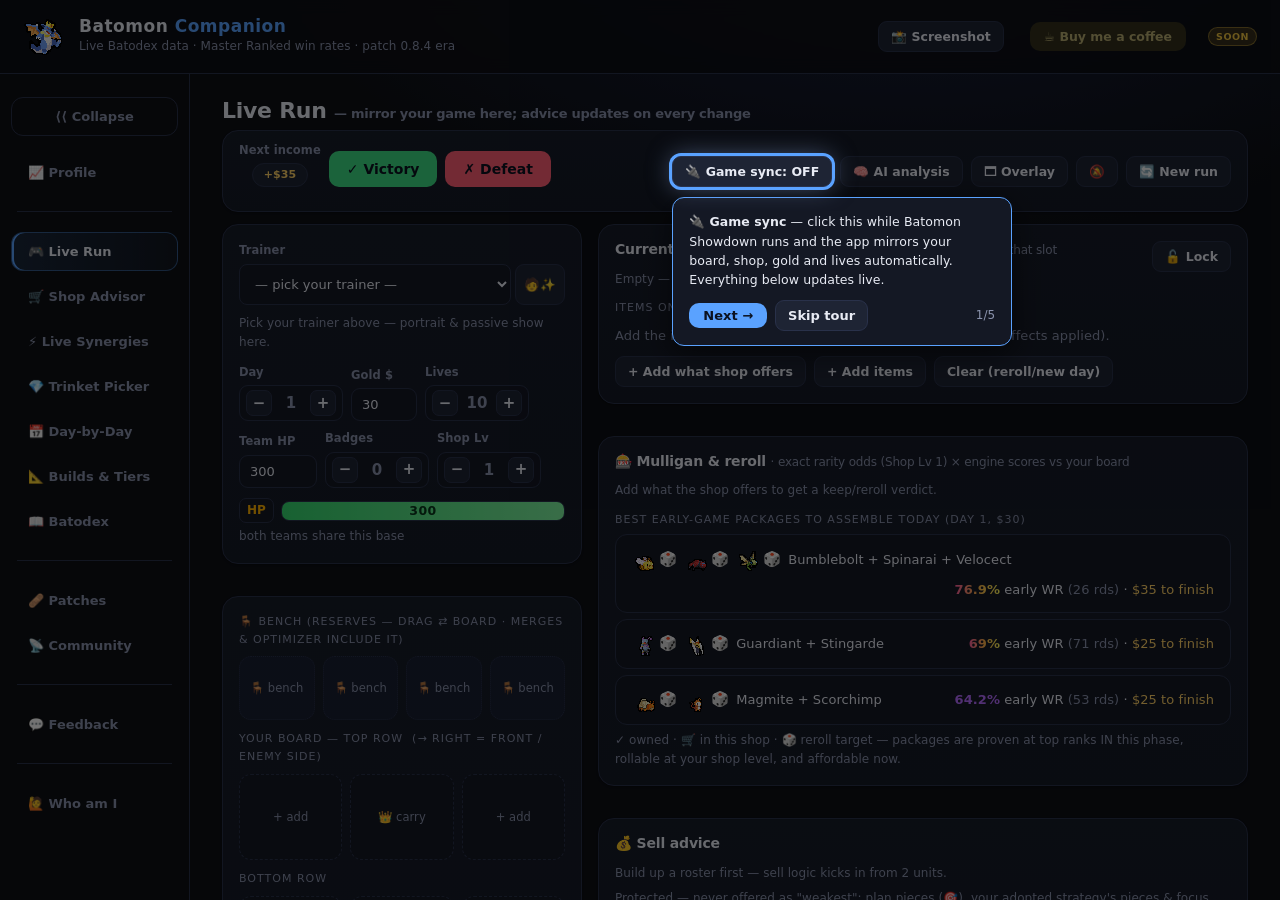
==== commit 4fd85bf6: "Design v2: fluid type/spacing scale, retractable sidebar, breathing room - Type + spacing scales bui" ====
--- a/index.html
+++ b/index.html
@@ -20,6 +20,7 @@
 </header>
 <div id="layout">
 <nav id="nav">
+  <button id="nav-toggle" type="button" title="Collapse / expand the sidebar" aria-label="Collapse sidebar">⟨⟨ Collapse</button>
   <button data-tab="profile">📈 Profile</button>
   <div class="nav-gap"></div>
   <button data-tab="live" class="active">🎮 Live Run</button>
--- a/styles.css
+++ b/styles.css
@@ -701,3 +701,255 @@
 #bc-update-block .upd-cta:hover { filter: brightness(1.08); }
 #bc-update-block .upd-fine { font-size: 11px; color: var(--muted); margin: 0; }
 #bc-update-block code { background: var(--bg2); padding: 1px 6px; border-radius: 5px; }
+
+/* ============================================================================
+   DESIGN v2 — "SaaS-modern, still gamified"
+   A layer on top of the original sheet (loaded last, so it wins). Goals:
+   breathe more, better font, nothing too tiny or too huge, sizes that respond
+   to the VIEWPORT, and a retractable sidebar (Mobalytics pattern).
+
+   How it works:
+   - One type scale + one spacing scale, both built on clamp() so every value
+     interpolates with viewport width instead of jumping at breakpoints.
+   - Cards/nav/controls are re-skinned from those tokens, so density stays
+     consistent everywhere instead of drifting per-component.
+   ========================================================================== */
+:root {
+  /* TYPE SCALE (fluid: min at ~360px, max at ~1600px) */
+  --fs-2xs: clamp(9.5px, 0.62vw + 7.4px, 11px);
+  --fs-xs:  clamp(10.5px, 0.68vw + 8.2px, 12px);
+  --fs-sm:  clamp(11.5px, 0.75vw + 9px,   13px);
+  --fs-md:  clamp(12.5px, 0.82vw + 9.8px, 14.5px);
+  --fs-lg:  clamp(14px,   1.05vw + 10.5px, 17px);
+  --fs-xl:  clamp(17px,   1.5vw + 12px,    22px);
+  --fs-2xl: clamp(21px,   2.1vw + 14px,    30px);
+
+  /* SPACING SCALE (fluid) */
+  --sp-1: clamp(4px, 0.28vw + 3px, 6px);
+  --sp-2: clamp(7px, 0.5vw + 5px, 11px);
+  --sp-3: clamp(11px, 0.75vw + 8.4px, 16px);
+  --sp-4: clamp(15px, 1.1vw + 11px, 23px);
+  --sp-5: clamp(21px, 1.6vw + 15px, 32px);
+
+  /* SHAPE & DEPTH */
+  --r-sm: 8px; --r-md: 12px; --r-lg: 16px; --r-pill: 999px;
+  --shadow-1: 0 1px 2px rgba(0,0,0,.28);
+  --shadow-2: 0 6px 20px rgba(0,0,0,.32);
+  --shadow-3: 0 16px 44px rgba(0,0,0,.44);
+  --ring: 0 0 0 3px rgba(90,162,255,.24);
+
+  --sidebar-w: clamp(190px, 14vw, 232px);
+  --sidebar-w-collapsed: 62px;
+
+  /* slightly deeper, less flat surfaces */
+  --card: #171c29;
+  --card2: #1e2434;
+  --border: #29314a;
+}
+
+/* TYPOGRAPHY
+   Segoe UI Variable is the modern Win11 face (what makes native apps feel
+   "designed" rather than "default"); Inter/system-ui cover everyone else.
+   Optical sizing + antialiasing kill the heavy, muddy look. */
+body {
+  font-family: "Segoe UI Variable Text", "Segoe UI Variable", Inter, ui-sans-serif,
+               system-ui, -apple-system, "Segoe UI", Roboto, sans-serif;
+  font-size: var(--fs-md);
+  line-height: 1.62;
+  letter-spacing: .005em;
+  -webkit-font-smoothing: antialiased;
+  -moz-osx-font-smoothing: grayscale;
+  text-rendering: optimizeLegibility;
+  font-optical-sizing: auto;
+}
+h1, h2, h3, h4 {
+  font-family: "Segoe UI Variable Display", "Segoe UI Variable", Inter, ui-sans-serif,
+               system-ui, "Segoe UI", sans-serif;
+  line-height: 1.24;
+  letter-spacing: -.012em;
+  font-weight: 700;
+}
+h2 { font-size: var(--fs-xl); margin: 0 0 var(--sp-3); }
+h3 { font-size: var(--fs-lg); margin: 0 0 var(--sp-2); }
+h4 { font-size: var(--fs-md); }
+/* numbers line up in tables/stats instead of dancing */
+table, .stats, .pct, .pill, .chip { font-variant-numeric: tabular-nums; }
+
+/* LAYOUT: give the page room to breathe */
+main, #layout > main { padding: var(--sp-4) var(--sp-5) calc(var(--sp-5) * 2.4); }
+main { max-width: 1460px; }
+
+/* CARDS: softer, deeper, roomier */
+.card {
+  padding: var(--sp-4);
+  border-radius: var(--r-lg);
+  border: 1px solid var(--border);
+  background: linear-gradient(180deg, var(--card) 0%, #151a26 100%);
+  box-shadow: var(--shadow-1);
+  transition: border-color .16s ease, box-shadow .16s ease;
+}
+.card { margin-bottom: var(--sp-3); }
+.card:hover { box-shadow: var(--shadow-2); }
+.card h3 { margin-bottom: var(--sp-2); }
+.note {
+  font-size: var(--fs-xs);
+  line-height: 1.62;
+  margin-bottom: var(--sp-3);
+  max-width: 78ch;              /* measure - long paragraphs stop feeling like walls */
+}
+
+/* CONTROLS: bigger tap targets, clear focus, no more cramped chips */
+button, .ghost, .primary {
+  font-family: inherit;
+  border-radius: var(--r-sm);
+  transition: background .15s ease, border-color .15s ease, color .15s ease, transform .1s ease;
+}
+button:active { transform: translateY(1px); }
+button:focus-visible, input:focus-visible, select:focus-visible { outline: none; box-shadow: var(--ring); }
+.primary { padding: var(--sp-2) var(--sp-4); font-size: var(--fs-sm); font-weight: 700; }
+.ghost   { padding: var(--sp-1) var(--sp-3); font-size: var(--fs-xs); font-weight: 600; }
+input, select { font-family: inherit; font-size: var(--fs-sm); padding: var(--sp-2); border-radius: var(--r-sm); }
+.pill, .chip { border-radius: var(--r-pill); padding: 2px var(--sp-2); font-size: var(--fs-2xs); }
+
+/* TABLES: air between rows */
+table.stats { border-collapse: separate; border-spacing: 0; }
+table.stats th { font-size: var(--fs-2xs); letter-spacing: .5px; text-transform: uppercase; color: var(--muted); padding: var(--sp-1) var(--sp-2); }
+table.stats td { padding: var(--sp-1) var(--sp-2); }
+
+/* ---- RETRACTABLE SIDEBAR ------------------------------------------------
+   Collapses to an icon rail (Mobalytics). The emoji IS the icon, so collapsed
+   mode stays readable; labels hide and the rail narrows. State persists. */
+header { padding: var(--sp-3) var(--sp-4); gap: var(--sp-3); }
+header h1 { font-size: var(--fs-lg); }
+header .sub { font-size: var(--fs-xs); }
+
+#nav {
+  width: var(--sidebar-w); min-width: var(--sidebar-w);
+  padding: var(--sp-4) var(--sp-2);
+  gap: var(--sp-1);
+  transition: width .18s ease, min-width .18s ease, padding .18s ease;
+}
+#nav button {
+  padding: var(--sp-2) var(--sp-3);
+  border-radius: var(--r-md);
+  font-size: var(--fs-sm);
+  font-weight: 600;
+}
+#nav button.active {
+  background: linear-gradient(90deg, rgba(90,162,255,.16), rgba(90,162,255,.05));
+  border-color: rgba(90,162,255,.42);
+  color: var(--text);
+  box-shadow: inset 2px 0 0 var(--accent);
+}
+/* the toggle sits at the top of the rail */
+#nav-toggle {
+  width: 100%; margin-bottom: var(--sp-2);
+  background: transparent; border: 1px solid var(--border); color: var(--muted);
+  padding: var(--sp-1) var(--sp-2); border-radius: var(--r-md);
+  cursor: pointer; font-size: var(--fs-xs); font-weight: 700;
+  display: flex; align-items: center; justify-content: center; gap: 6px;
+}
+#nav-toggle:hover { color: var(--text); background: var(--card); border-color: var(--accent); }
+
+body.nav-collapsed #nav { width: var(--sidebar-w-collapsed); min-width: var(--sidebar-w-collapsed); padding-left: 7px; padding-right: 7px; }
+/* hide the words, keep the emoji (first character of every label) */
+body.nav-collapsed #nav button { justify-content: center; text-align: center; padding-left: 0; padding-right: 0; font-size: 0; }
+body.nav-collapsed #nav button::first-letter { font-size: var(--fs-xl); }
+body.nav-collapsed #nav-toggle { font-size: var(--fs-md); }
+body.nav-collapsed #nav .nav-gap { margin-left: 4px; margin-right: 4px; }
+
+/* SPRITES: never microscopic, never blown up */
+.band-items .tier-item img.sprite, .pk-row img.sprite { width: clamp(26px, 2vw, 34px); height: auto; }
+
+/* SCROLLBAR: quiet, modern */
+#layout > main { scrollbar-width: thin; scrollbar-color: var(--border) transparent; }
+#layout > main::-webkit-scrollbar { width: 10px; }
+#layout > main::-webkit-scrollbar-thumb { background: var(--border); border-radius: var(--r-pill); border: 3px solid transparent; background-clip: content-box; }
+#layout > main::-webkit-scrollbar-thumb:hover { background: #3a4566; background-clip: content-box; }
+
+/* MOBILE: the rail becomes a scrollable top strip again */
+@media (max-width: 700px) {
+  #nav, body.nav-collapsed #nav { width: auto; min-width: 0; padding: var(--sp-2); }
+  body.nav-collapsed #nav button { font-size: var(--fs-sm); }
+  body.nav-collapsed #nav button::first-letter { font-size: inherit; }
+  #nav-toggle { display: none; }        /* no rail to collapse on phones */
+  main, #layout > main { padding: var(--sp-3) var(--sp-3) var(--sp-5); }
+}
+
+/* --- density overrides: beat the older, more-specific cockpit rules -------
+   The original sheet hard-codes tight paddings for the Live Run columns
+   (".lv-col .card { padding: 13px 15px }") and the small-screen block. Those
+   out-specify the token rule above, so re-state them ON the scale here: the
+   cockpit stays a little denser than a content page, but it still breathes. */
+.lv-col .card { padding: var(--sp-3); }
+.lv-col { gap: var(--sp-3); }
+.live-grid { gap: var(--sp-3); }
+.advisor-grid { gap: var(--sp-3); }
+.who-grid { gap: var(--sp-3); }
+.band-items { gap: var(--sp-2); }
+.pk-row { padding: var(--sp-2) var(--sp-3); border-radius: var(--r-md); }
+.tier-item { padding: var(--sp-2); border-radius: var(--r-md); }
+.day-block { padding: var(--sp-2) var(--sp-3); border-radius: var(--r-md); }
+.verdict { padding: var(--sp-2) var(--sp-3); border-radius: var(--r-md); }
+.reroll-note { padding: var(--sp-2) var(--sp-3); border-radius: var(--r-md); }
+.subnav { gap: var(--sp-2); margin-bottom: var(--sp-3); }
+.slot { border-radius: var(--r-md); }
+
+/* the one card that hard-codes its own padding inline stays as authored, but
+   give every OTHER card the same rhythm even inside grids */
+.detail-grid { gap: var(--sp-3); }
+
+@media (max-width: 700px) {
+  .card { padding: var(--sp-3); }
+  .lv-col .card { padding: var(--sp-2) var(--sp-3); }
+}
+
+/* --- INLINE-SIZE NORMALISER -----------------------------------------------
+   The app builds most of its UI as HTML strings with hardcoded inline sizes
+   (371 of them, from 8px to 44px). That's what made everything read "too tiny
+   or too big" and stopped text from responding to the viewport.
+
+   Rather than rewrite 371 call sites, map each hardcoded value onto the fluid
+   type scale by matching the inline style itself. Result: one coherent scale,
+   a readable floor (nothing below ~9.5px), and every label now scales with the
+   window like the rest of the UI. Substring matches are exact — "font-size:1px"
+   is not a substring of "font-size:11px", so there is no cross-matching.       */
+[style*="font-size:8px"],
+[style*="font-size:8.5px"],
+[style*="font-size:9px"],
+[style*="font-size:9.5px"]   { font-size: var(--fs-2xs) !important; }
+
+[style*="font-size:10px"],
+[style*="font-size:10.5px"]  { font-size: var(--fs-xs) !important; }
+
+[style*="font-size:11px"],
+[style*="font-size:11.5px"],
+[style*="font-size:12px"],
+[style*="font-size:12.5px"]  { font-size: var(--fs-sm) !important; }
+
+[style*="font-size:13px"],
+[style*="font-size:13.5px"],
+[style*="font-size:14px"],
+[style*="font-size:14.5px"]  { font-size: var(--fs-md) !important; }
+
+[style*="font-size:15px"],
+[style*="font-size:16px"],
+[style*="font-size:17px"]    { font-size: var(--fs-lg) !important; }
+
+[style*="font-size:20px"],
+[style*="font-size:21px"],
+[style*="font-size:22px"],
+[style*="font-size:23px"],
+[style*="font-size:24px"]    { font-size: var(--fs-xl) !important; }
+
+[style*="font-size:26px"],
+[style*="font-size:30px"],
+[style*="font-size:34px"]    { font-size: var(--fs-2xl) !important; }
+
+/* Hero numerals (the big win% and the 44px avatar glyph) get their own step so
+   they stay dominant without blowing out narrow windows. */
+[style*="font-size:44px"] { font-size: clamp(30px, 3.4vw + 18px, 46px) !important; }
+
+/* SVG text is sized in user units inside a viewBox — it already scales with the
+   chart, so exclude it from the normaliser. */
+svg [style*="font-size"], svg text { font-size: revert !important; }
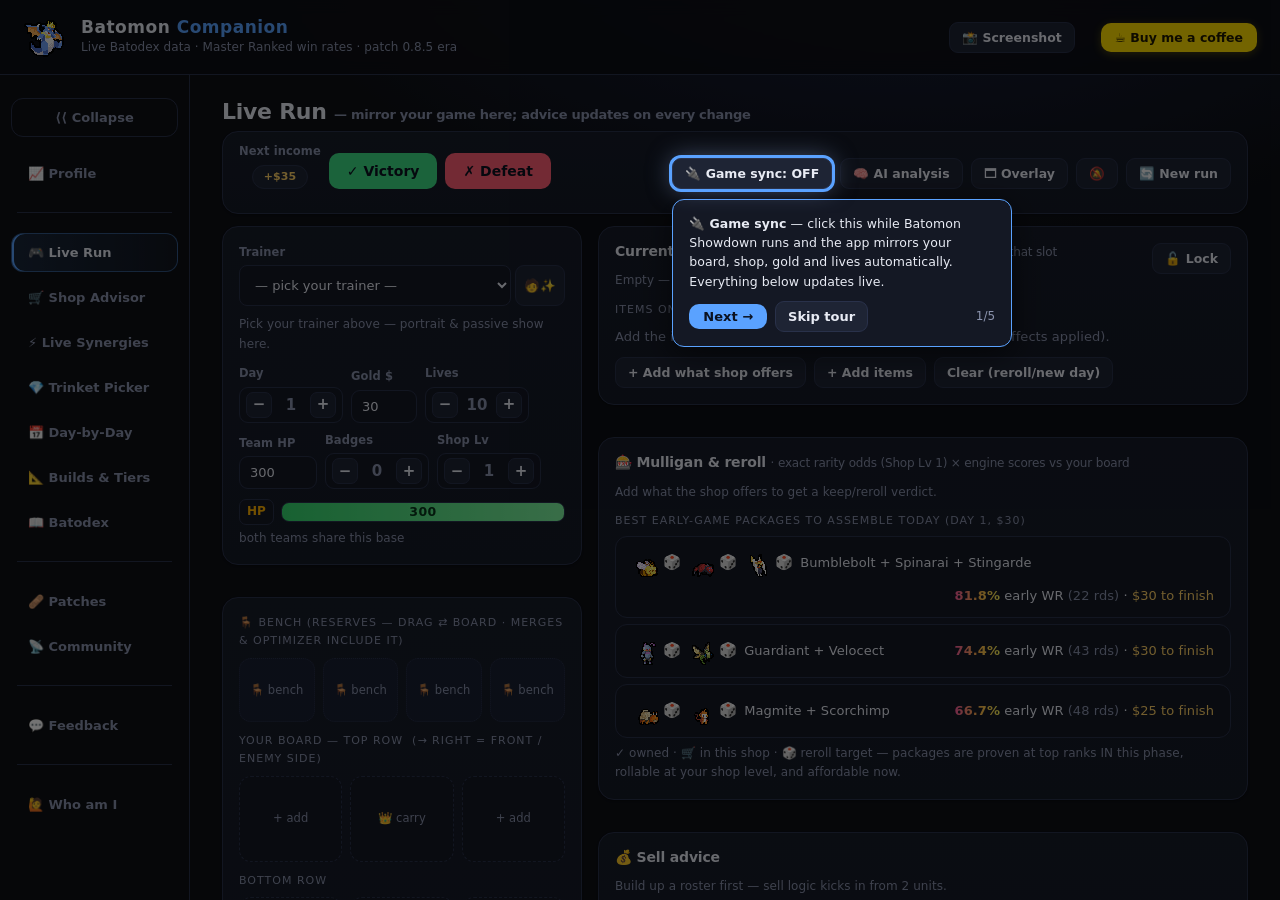
==== commit 0e89d830: "Update for game patch 0.8.5 Steam, v0.8.5. The sim change that matters: status damage into shields i" ====
--- a/index.html
+++ b/index.html
@@ -12,7 +12,7 @@
   <img src="sprites/monster/dragonarch.png" class="sprite" width="40" height="40" alt="">
   <div>
     <h1>Batomon <span>Companion</span></h1>
-    <div class="sub">Live Batodex data · Master Ranked win rates · patch 0.8.4 era</div>
+    <div class="sub">Live Batodex data · Master Ranked win rates · patch 0.8.5 era</div>
   </div>
   <button id="shot-btn" class="ghost" style="margin-left:auto" title="Screenshot this view → PNG in your Downloads. First click asks to share a tab — pick THIS tab; after that it's one click per shot, on any page.">📸 Screenshot</button>
   <button id="coffee-btn" class="coffee-btn" title="Support the project — it means the world">☕ Buy me a coffee</button>
@@ -60,6 +60,7 @@
 <script src="engine.js"></script>
 <script src="exemplars.js"></script>
 <script src="community.js"></script>
-<script src="app.js"></script>
+<script src="patch-overrides.js"></script>
+  <script src="app.js"></script>
 </body>
 </html>
--- a/styles.css
+++ b/styles.css
@@ -953,3 +953,62 @@
 /* SVG text is sized in user units inside a viewBox — it already scales with the
    chart, so exclude it from the normaliser. */
 svg [style*="font-size"], svg text { font-size: revert !important; }
+
+/* --- SPRITE SCALE ---------------------------------------------------------
+   Sprites are emitted with hardcoded width/height ATTRIBUTES (width="24"…),
+   which CSS tokens don't reach — so they stayed ~24px next to 14.5px text and
+   read as tiny everywhere. Re-scale them by attribute tier so they keep their
+   relative hierarchy (list < board < feature) but all grow with the viewport.
+   height:auto preserves the sprite's aspect; the pixel-art rendering is kept. */
+img.sprite[width="20"], img.sprite[width="22"],
+img.sprite[width="24"], img.sprite[width="26"] {
+  width: clamp(30px, 2.25vw, 40px) !important; height: auto !important;
+}
+img.sprite[width="28"], img.sprite[width="30"], img.sprite[width="32"] {
+  width: clamp(34px, 2.6vw, 46px) !important; height: auto !important;
+}
+img.sprite[width="38"], img.sprite[width="40"], img.sprite[width="44"] {
+  width: clamp(42px, 3.2vw, 56px) !important; height: auto !important;
+}
+/* board slots and dex cards already size themselves in CSS — leave those alone */
+.slot img.sprite, .bx-sprite img, .dex-card img.sprite { width: revert !important; height: revert !important; }
+
+/* --- RANK CHART: HTML axis labels ----------------------------------------
+   Labels live outside the SVG so they use the page type scale instead of the
+   viewBox scale factor (which differs per chart and blew them up on wide
+   screens). .rk-plot is the positioning context and matches the SVG box. */
+.rank-chart .rk-plot { position: relative; margin-top: var(--sp-1); }
+.rank-chart .rk-ylab {
+  position: absolute; left: 0; transform: translateY(-50%);
+  font-size: var(--fs-2xs); color: var(--muted); font-weight: 600;
+  font-variant-numeric: tabular-nums; pointer-events: none; line-height: 1;
+  width: 30px; text-align: right;
+}
+.rank-chart .rk-foot {
+  display: flex; justify-content: space-between;
+  font-size: var(--fs-2xs); color: var(--muted); margin-top: 2px; padding: 0 2px;
+}
+.rank-chart .rk-fine { font-size: var(--fs-2xs); margin: var(--sp-1) 0 0; }
+.rank-chart .rank-tip {
+  position: absolute; display: none; pointer-events: none; z-index: 5; min-width: 128px;
+  background: #161922; border: 1px solid #2c3040; border-radius: var(--r-sm);
+  padding: var(--sp-1) var(--sp-2); font-size: var(--fs-xs);
+  box-shadow: var(--shadow-2);
+}
+
+/* --- GAME HISTORY rows: let the sprite row breathe next to the labels ----- */
+.gh-card .gh-head { gap: var(--sp-3); }
+.gh-card .gh-head img.sprite { margin-right: 1px; }
+
+/* Some sprites are sized with an inline style rather than width/height
+   attributes (trainer chips, per-trainer rows). Same tiers, same result. */
+img.sprite[style*="width:22px"], img.sprite[style*="width:24px"], img.sprite[style*="width:26px"] {
+  width: clamp(30px, 2.25vw, 40px) !important; height: auto !important;
+}
+img.sprite[style*="width:30px"], img.sprite[style*="width:32px"] {
+  width: clamp(34px, 2.6vw, 46px) !important; height: auto !important;
+}
+img.sprite[style*="width:40px"], img.sprite[style*="width:44px"], img.sprite[style*="width:48px"] {
+  width: clamp(44px, 3.4vw, 58px) !important; height: auto !important;
+}
+img.sprite[style*="width:64px"] { width: clamp(56px, 4.4vw, 76px) !important; height: auto !important; }
